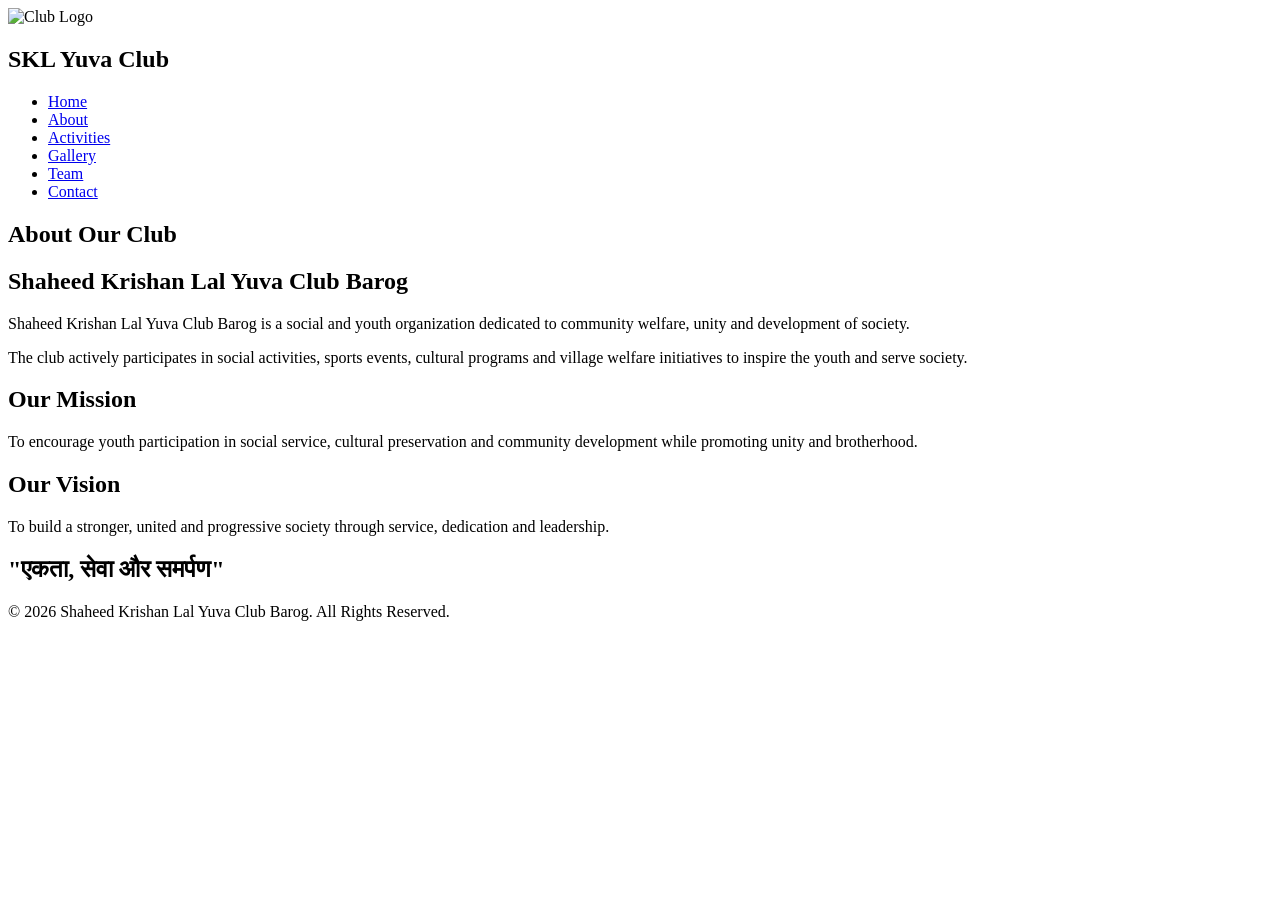
==== about.html @ a10c696f "Add files via upload" ====
<!DOCTYPE html>
<html lang="en">
<head>
    <meta charset="UTF-8">
    <meta name="viewport" content="width=device-width, initial-scale=1.0">
    <title>About Us | SKL Yuva Club</title>

    <link rel="stylesheet" href="css/style.css">

    <link rel="stylesheet"
    href="https://cdnjs.cloudflare.com/ajax/libs/font-awesome/6.5.2/css/all.min.css">
</head>
<body>

    <!-- Navbar -->
    <header>
        <nav class="navbar">

            <div class="logo-section">
                <img src="images/logo.png" alt="Club Logo">
                <h2>SKL Yuva Club</h2>
            </div>

            <ul class="nav-links">
                <li><a href="index.html">Home</a></li>
                <li><a href="about.html" class="active">About</a></li>
                <li><a href="activities.html">Activities</a></li>
                <li><a href="gallery.html">Gallery</a></li>
                <li><a href="team.html">Team</a></li>
                <li><a href="contact.html">Contact</a></li>
            </ul>

        </nav>
    </header>

    <!-- Page Banner -->
    <section class="page-banner">
        <h1>About Our Club</h1>
    </section>

    <!-- About Section -->
    <section class="about-page">

        <div class="container">

            <h2>Shaheed Krishan Lal Yuva Club Barog</h2>

            <p>
                Shaheed Krishan Lal Yuva Club Barog is a social and
                youth organization dedicated to community welfare,
                unity and development of society.
            </p>

            <p>
                The club actively participates in social activities,
                sports events, cultural programs and village welfare
                initiatives to inspire the youth and serve society.
            </p>

        </div>

    </section>

    <!-- Mission -->
    <section class="mission">

        <div class="container">

            <h2>Our Mission</h2>

            <p>
                To encourage youth participation in social service,
                cultural preservation and community development while
                promoting unity and brotherhood.
            </p>

        </div>

    </section>

    <!-- Vision -->
    <section class="vision">

        <div class="container">

            <h2>Our Vision</h2>

            <p>
                To build a stronger, united and progressive society
                through service, dedication and leadership.
            </p>

        </div>

    </section>

    <!-- Slogan -->
    <section class="slogan-section">

        <h2>"एकता, सेवा और समर्पण"</h2>

    </section>

    <!-- Footer -->
    <footer>

        <p>
            © 2026 Shaheed Krishan Lal Yuva Club Barog.
            All Rights Reserved.
        </p>

    </footer>

    <script src="js/script.js"></script>

</body>
</html>
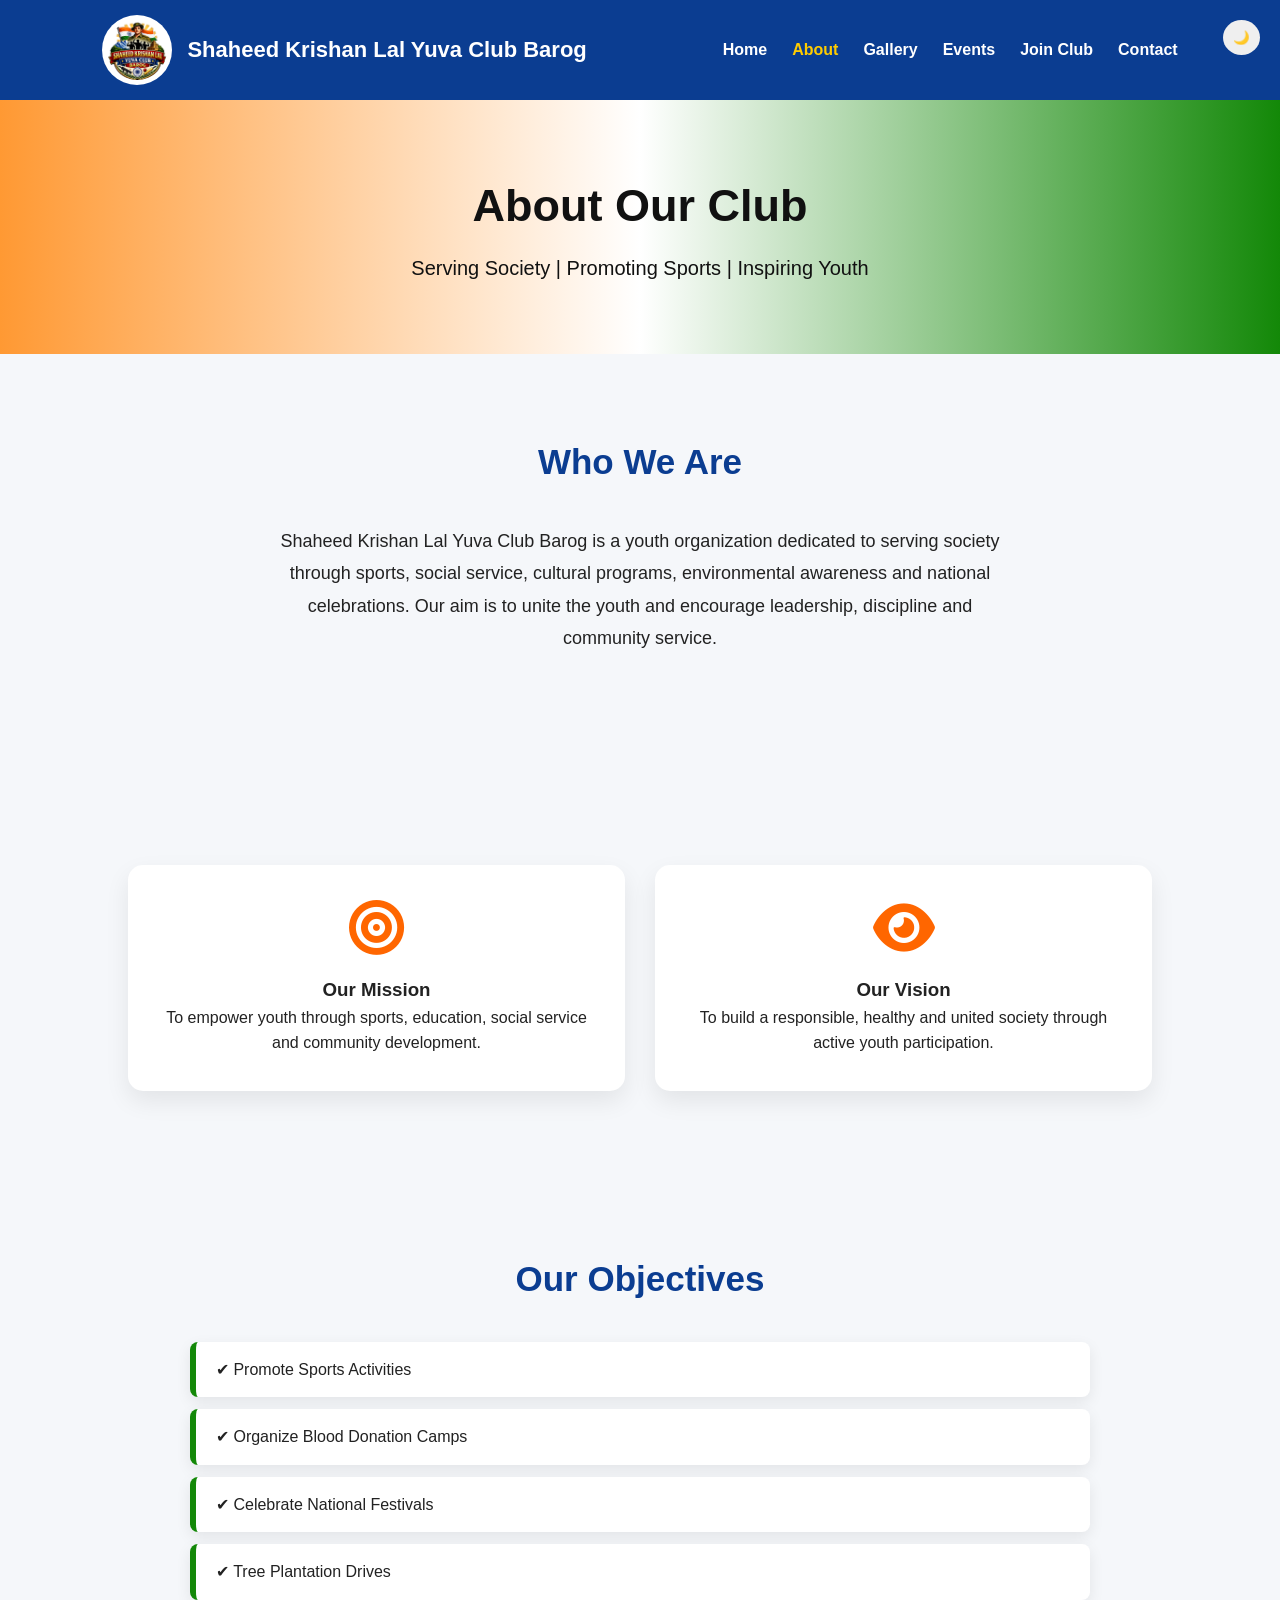
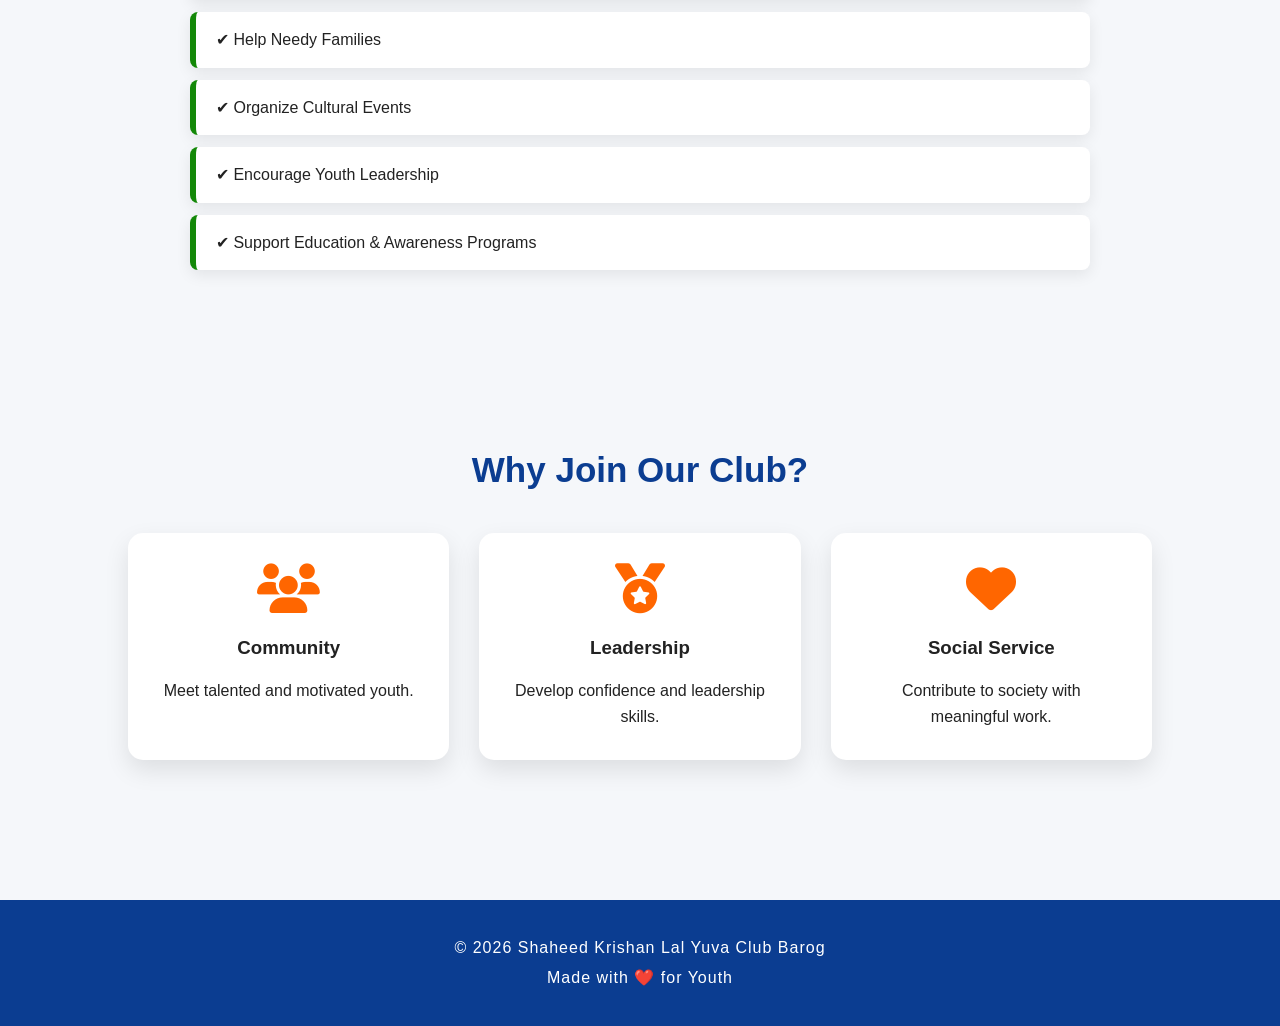
==== commit 6e39423c: "Add files via upload" ====
--- a/about.html
+++ b/about.html
@@ -1,117 +1,179 @@
-<!DOCTYPE html>
-<html lang="en">
-<head>
-    <meta charset="UTF-8">
-    <meta name="viewport" content="width=device-width, initial-scale=1.0">
-    <title>About Us | SKL Yuva Club</title>
-
-    <link rel="stylesheet" href="css/style.css">
-
-    <link rel="stylesheet"
-    href="https://cdnjs.cloudflare.com/ajax/libs/font-awesome/6.5.2/css/all.min.css">
-</head>
-<body>
-
-    <!-- Navbar -->
-    <header>
-        <nav class="navbar">
-
-            <div class="logo-section">
-                <img src="images/logo.png" alt="Club Logo">
-                <h2>SKL Yuva Club</h2>
-            </div>
-
-            <ul class="nav-links">
-                <li><a href="index.html">Home</a></li>
-                <li><a href="about.html" class="active">About</a></li>
-                <li><a href="activities.html">Activities</a></li>
-                <li><a href="gallery.html">Gallery</a></li>
-                <li><a href="team.html">Team</a></li>
-                <li><a href="contact.html">Contact</a></li>
-            </ul>
-
-        </nav>
-    </header>
-
-    <!-- Page Banner -->
-    <section class="page-banner">
-        <h1>About Our Club</h1>
-    </section>
-
-    <!-- About Section -->
-    <section class="about-page">
-
-        <div class="container">
-
-            <h2>Shaheed Krishan Lal Yuva Club Barog</h2>
-
-            <p>
-                Shaheed Krishan Lal Yuva Club Barog is a social and
-                youth organization dedicated to community welfare,
-                unity and development of society.
-            </p>
-
-            <p>
-                The club actively participates in social activities,
-                sports events, cultural programs and village welfare
-                initiatives to inspire the youth and serve society.
-            </p>
-
-        </div>
-
-    </section>
-
-    <!-- Mission -->
-    <section class="mission">
-
-        <div class="container">
-
-            <h2>Our Mission</h2>
-
-            <p>
-                To encourage youth participation in social service,
-                cultural preservation and community development while
-                promoting unity and brotherhood.
-            </p>
-
-        </div>
-
-    </section>
-
-    <!-- Vision -->
-    <section class="vision">
-
-        <div class="container">
-
-            <h2>Our Vision</h2>
-
-            <p>
-                To build a stronger, united and progressive society
-                through service, dedication and leadership.
-            </p>
-
-        </div>
-
-    </section>
-
-    <!-- Slogan -->
-    <section class="slogan-section">
-
-        <h2>"एकता, सेवा और समर्पण"</h2>
-
-    </section>
-
-    <!-- Footer -->
-    <footer>
-
-        <p>
-            © 2026 Shaheed Krishan Lal Yuva Club Barog.
-            All Rights Reserved.
-        </p>
-
-    </footer>
-
-    <script src="js/script.js"></script>
-
-</body>
+<!DOCTYPE html>
+<html lang="en">
+
+<head>
+    <meta charset="UTF-8">
+    <meta name="viewport" content="width=device-width, initial-scale=1.0">
+    <title>About Us | Shaheed Krishan Lal Yuva Club Barog</title>
+
+    <link rel="stylesheet" href="css/style.css">
+    <link rel="stylesheet" href="https://cdnjs.cloudflare.com/ajax/libs/font-awesome/6.5.2/css/all.min.css">
+
+</head>
+
+<body>
+
+    <!-- Header -->
+
+    <header>
+
+        <div class="logo">
+            <img src="images/logo.png" alt="Club Logo">
+            <h2>Shaheed Krishan Lal Yuva Club Barog</h2>
+        </div>
+
+        <nav>
+
+            <ul>
+                <li><a href="index.html">Home</a></li>
+                <li><a href="about.html" class="active">About</a></li>
+                <li><a href="gallery.html">Gallery</a></li>
+                <li><a href="events.html">Events</a></li>
+                <li><a href="join.html">Join Club</a></li>
+                <li><a href="contact.html">Contact</a></li>
+            </ul>
+
+        </nav>
+
+    </header>
+
+    <!-- Page Banner -->
+
+    <section class="page-banner">
+
+        <h1>About Our Club</h1>
+
+        <p>Serving Society | Promoting Sports | Inspiring Youth</p>
+
+    </section>
+
+    <!-- About Club -->
+
+    <section class="about-section">
+
+        <h2>Who We Are</h2>
+
+        <p>
+
+            Shaheed Krishan Lal Yuva Club Barog is a youth organization dedicated
+            to serving society through sports, social service, cultural programs,
+            environmental awareness and national celebrations.
+
+            Our aim is to unite the youth and encourage leadership,
+            discipline and community service.
+
+        </p>
+
+    </section>
+
+    <!-- Mission -->
+
+    <section class="mission">
+
+        <div class="box">
+
+            <i class="fa-solid fa-bullseye"></i>
+
+            <h3>Our Mission</h3>
+
+            <p>
+
+                To empower youth through sports,
+                education, social service and
+                community development.
+
+            </p>
+
+        </div>
+
+        <div class="box">
+
+            <i class="fa-solid fa-eye"></i>
+
+            <h3>Our Vision</h3>
+
+            <p>
+
+                To build a responsible,
+                healthy and united society
+                through active youth participation.
+
+            </p>
+
+        </div>
+
+    </section>
+
+    <!-- Objectives -->
+
+    <section class="objectives">
+
+        <h2>Our Objectives</h2>
+
+        <ul>
+
+            <li>✔ Promote Sports Activities</li>
+
+            <li>✔ Organize Blood Donation Camps</li>
+
+            <li>✔ Celebrate National Festivals</li>
+
+            <li>✔ Tree Plantation Drives</li>
+
+            <li>✔ Help Needy Families</li>
+
+            <li>✔ Organize Cultural Events</li>
+
+            <li>✔ Encourage Youth Leadership</li>
+
+            <li>✔ Support Education & Awareness Programs</li>
+
+        </ul>
+
+    </section>
+
+    <!-- Why Join -->
+
+    <section class="why-join">
+
+        <h2>Why Join Our Club?</h2>
+
+        <div class="cards">
+
+            <div class="card">
+                <i class="fa-solid fa-users"></i>
+                <h3>Community</h3>
+                <p>Meet talented and motivated youth.</p>
+            </div>
+
+            <div class="card">
+                <i class="fa-solid fa-medal"></i>
+                <h3>Leadership</h3>
+                <p>Develop confidence and leadership skills.</p>
+            </div>
+
+            <div class="card">
+                <i class="fa-solid fa-heart"></i>
+                <h3>Social Service</h3>
+                <p>Contribute to society with meaningful work.</p>
+            </div>
+
+        </div>
+
+    </section>
+
+    <!-- Footer -->
+
+    <footer>
+
+        <p>© 2026 Shaheed Krishan Lal Yuva Club Barog</p>
+
+        <p>Made with ❤️ for Youth</p>
+
+    </footer>
+
+    <script src="js/script.js"></script>
+
+</body>
+
 </html>
--- a/css/style.css
+++ b/css/style.css
@@ -0,0 +1,984 @@
+/* ===========================
+   SHAHEED KRISHAN LAL YUVA CLUB
+   GLOBAL CSS
+=========================== */
+
+* {
+    margin: 0;
+    padding: 0;
+    box-sizing: border-box;
+    scroll-behavior: smooth;
+}
+
+body {
+    font-family: Arial, Helvetica, sans-serif;
+    background: #f5f7fa;
+    color: #222;
+    line-height: 1.6;
+}
+
+img {
+    max-width: 100%;
+    display: block;
+}
+
+a {
+    text-decoration: none;
+    color: inherit;
+}
+
+ul {
+    list-style: none;
+}
+
+/* Header */
+
+header {
+    width: 100%;
+    background: #0b3d91;
+    color: #fff;
+    display: flex;
+    justify-content: space-between;
+    align-items: center;
+    padding: 15px 8%;
+    position: sticky;
+    top: 0;
+    z-index: 999;
+    box-shadow: 0 5px 15px rgba(0, 0, 0, .15);
+}
+
+.logo {
+    display: flex;
+    align-items: center;
+    gap: 15px;
+}
+
+.logo img {
+    width: 70px;
+    height: 70px;
+    border-radius: 50%;
+    background: #fff;
+    padding: 5px;
+}
+
+.logo h2 {
+    font-size: 22px;
+}
+
+nav ul {
+    display: flex;
+    gap: 25px;
+}
+
+nav ul li a {
+    color: #fff;
+    font-weight: bold;
+    transition: .3s;
+}
+
+nav ul li a:hover,
+nav ul li a.active {
+    color: #ffcc00;
+}
+
+/* Hero */
+
+.hero {
+    height: 90vh;
+    background: linear-gradient(rgba(0, 0, 0, .55), rgba(0, 0, 0, .55)),
+        url("../images/banner.jpg") center/cover;
+    display: flex;
+    justify-content: center;
+    align-items: center;
+    text-align: center;
+    color: #fff;
+}
+
+.overlay {
+    width: 90%;
+}
+
+.overlay h1 {
+    font-size: 35px;
+    margin-bottom: 10px;
+}
+
+.overlay h2 {
+    font-size: 55px;
+    margin-bottom: 20px;
+}
+
+.overlay p {
+    font-size: 20px;
+    margin-bottom: 35px;
+}
+
+.btn,
+.btn2 {
+    display: inline-block;
+    padding: 14px 35px;
+    margin: 10px;
+    border-radius: 50px;
+    font-weight: bold;
+    transition: .4s;
+}
+
+.btn {
+    background: #ff6600;
+    color: #fff;
+}
+
+.btn:hover {
+    background: #e65100;
+}
+
+.btn2 {
+    background: #fff;
+    color: #0b3d91;
+}
+
+.btn2:hover {
+    background: #ffcc00;
+}
+
+/* Sections */
+
+section {
+    padding: 80px 10%;
+}
+
+section h2 {
+    text-align: center;
+    margin-bottom: 35px;
+    font-size: 35px;
+    color: #0b3d91;
+}
+
+/* Cards */
+
+.cards {
+    display: grid;
+    grid-template-columns: repeat(auto-fit, minmax(240px, 1fr));
+    gap: 30px;
+}
+
+.card {
+    background: #fff;
+    padding: 30px;
+    border-radius: 15px;
+    text-align: center;
+    box-shadow: 0 10px 25px rgba(0, 0, 0, .1);
+    transition: .4s;
+}
+
+.card:hover {
+    transform: translateY(-10px);
+}
+
+.card i {
+    font-size: 50px;
+    color: #ff6600;
+    margin-bottom: 20px;
+}
+
+.card h3 {
+    margin-bottom: 15px;
+}
+
+/* Page Banner */
+
+.page-banner {
+    background: linear-gradient(90deg, #ff9933, #ffffff, #138808);
+    text-align: center;
+    color: #111;
+    padding: 70px 20px;
+}
+
+.page-banner h1 {
+    font-size: 45px;
+}
+
+.page-banner p {
+    margin-top: 10px;
+    font-size: 20px;
+}
+
+/* Footer */
+
+footer {
+    background: #0b3d91;
+    color: #fff;
+    text-align: center;
+    padding: 30px;
+}
+
+footer p {
+    margin: 5px 0;
+}
+
+/* ===========================
+   ABOUT SECTION
+=========================== */
+
+.about-section {
+    text-align: center;
+    max-width: 1000px;
+    margin: auto;
+}
+
+.about-section p {
+    font-size: 18px;
+    line-height: 1.8;
+}
+
+.mission {
+    display: grid;
+    grid-template-columns: repeat(auto-fit, minmax(300px, 1fr));
+    gap: 30px;
+    margin-top: 50px;
+}
+
+.box {
+    background: #fff;
+    padding: 35px;
+    border-radius: 15px;
+    text-align: center;
+    box-shadow: 0 10px 25px rgba(0, 0, 0, .08);
+}
+
+.box i {
+    font-size: 55px;
+    color: #ff6600;
+    margin-bottom: 20px;
+}
+
+.objectives ul {
+    max-width: 900px;
+    margin: auto;
+}
+
+.objectives li {
+    background: #fff;
+    margin: 12px 0;
+    padding: 15px 20px;
+    border-left: 6px solid #138808;
+    border-radius: 8px;
+    box-shadow: 0 5px 15px rgba(0, 0, 0, .08);
+}
+
+/* ===========================
+   GALLERY
+=========================== */
+
+.gallery {
+    display: grid;
+    grid-template-columns: repeat(auto-fit, minmax(260px, 1fr));
+    gap: 25px;
+}
+
+.gallery-item {
+    background: #fff;
+    border-radius: 15px;
+    overflow: hidden;
+    box-shadow: 0 10px 20px rgba(0, 0, 0, .1);
+    transition: .4s;
+}
+
+.gallery-item:hover {
+    transform: translateY(-10px);
+}
+
+.gallery-item img {
+    width: 100%;
+    height: 240px;
+    object-fit: cover;
+}
+
+.gallery-item h3 {
+    padding: 18px;
+    text-align: center;
+}
+
+.video-section {
+    text-align: center;
+}
+
+.video-box {
+    margin: 30px auto;
+    max-width: 900px;
+}
+
+/* ===========================
+   EVENTS
+=========================== */
+
+.event-container {
+    display: grid;
+    grid-template-columns: repeat(auto-fit, minmax(280px, 1fr));
+    gap: 30px;
+}
+
+.event-card {
+    background: #fff;
+    padding: 30px;
+    border-radius: 15px;
+    box-shadow: 0 10px 20px rgba(0, 0, 0, .08);
+}
+
+.event-card h3 {
+    color: #0b3d91;
+    margin-bottom: 15px;
+}
+
+table {
+    width: 100%;
+    border-collapse: collapse;
+    background: #fff;
+    margin-top: 30px;
+}
+
+table th {
+    background: #0b3d91;
+    color: #fff;
+}
+
+table th,
+table td {
+    border: 1px solid #ddd;
+    padding: 15px;
+    text-align: center;
+}
+
+table tr:nth-child(even) {
+    background: #f7f7f7;
+}
+
+.achievement-box {
+    display: grid;
+    grid-template-columns: repeat(auto-fit, minmax(200px, 1fr));
+    gap: 25px;
+    text-align: center;
+}
+
+.achievement-box div {
+    background: #fff;
+    padding: 30px;
+    border-radius: 15px;
+    box-shadow: 0 8px 20px rgba(0, 0, 0, .08);
+}
+
+.achievement-box h3 {
+    font-size: 40px;
+    color: #ff6600;
+}
+
+/* ===========================
+   JOIN FORM
+=========================== */
+
+.form-section {
+    max-width: 900px;
+    margin: auto;
+}
+
+form {
+    background: #fff;
+    padding: 35px;
+    border-radius: 15px;
+    box-shadow: 0 10px 25px rgba(0, 0, 0, .1);
+}
+
+.input-box {
+    margin-bottom: 20px;
+}
+
+.input-box label {
+    display: block;
+    margin-bottom: 8px;
+    font-weight: bold;
+}
+
+.input-box input,
+.input-box textarea,
+.input-box select {
+    width: 100%;
+    padding: 14px;
+    border: 1px solid #ccc;
+    border-radius: 8px;
+    font-size: 16px;
+}
+
+.input-box input:focus,
+.input-box textarea:focus,
+.input-box select:focus {
+    border-color: #0b3d91;
+    outline: none;
+}
+
+.checkbox {
+    margin: 20px 0;
+}
+
+/* ===========================
+   CONTACT
+=========================== */
+
+.contact-container {
+    display: grid;
+    grid-template-columns: 1fr 1fr;
+    gap: 40px;
+}
+
+.contact-info {
+    background: #fff;
+    padding: 35px;
+    border-radius: 15px;
+    box-shadow: 0 10px 25px rgba(0, 0, 0, .08);
+}
+
+.contact-info p {
+    margin: 20px 0;
+    font-size: 18px;
+}
+
+.contact-info i {
+    color: #ff6600;
+    margin-right: 10px;
+}
+
+.contact-form {
+    background: #fff;
+    padding: 35px;
+    border-radius: 15px;
+    box-shadow: 0 10px 25px rgba(0, 0, 0, .08);
+}
+
+.map iframe {
+    border-radius: 15px;
+}
+
+/* ===========================
+   RESPONSIVE
+=========================== */
+
+@media(max-width:900px) {
+
+    header {
+        flex-direction: column;
+        padding: 20px;
+    }
+
+    nav ul {
+        flex-wrap: wrap;
+        justify-content: center;
+        margin-top: 15px;
+    }
+
+    .logo {
+        flex-direction: column;
+        text-align: center;
+    }
+
+    .overlay h2 {
+        font-size: 35px;
+    }
+
+    .contact-container {
+        grid-template-columns: 1fr;
+    }
+
+    table {
+        display: block;
+        overflow-x: auto;
+    }
+
+}
+
+/* ===========================
+   PREMIUM ANIMATIONS
+=========================== */
+
+@keyframes fadeUp {
+    from {
+        opacity: 0;
+        transform: translateY(40px);
+    }
+
+    to {
+        opacity: 1;
+        transform: translateY(0);
+    }
+}
+
+@keyframes zoomIn {
+    from {
+        opacity: 0;
+        transform: scale(.8);
+    }
+
+    to {
+        opacity: 1;
+        transform: scale(1);
+    }
+}
+
+@keyframes slideLeft {
+    from {
+        opacity: 0;
+        transform: translateX(-80px);
+    }
+
+    to {
+        opacity: 1;
+        transform: translateX(0);
+    }
+}
+
+@keyframes slideRight {
+    from {
+        opacity: 0;
+        transform: translateX(80px);
+    }
+
+    to {
+        opacity: 1;
+        transform: translateX(0);
+    }
+}
+
+.hero {
+    animation: zoomIn 1.2s ease;
+}
+
+.page-banner {
+    animation: fadeUp 1s ease;
+}
+
+.card,
+.gallery-item,
+.event-card,
+.box,
+.contact-info,
+.contact-form,
+form {
+    animation: fadeUp .8s ease;
+}
+
+/* ===========================
+   HOVER EFFECTS
+=========================== */
+
+.card:hover,
+.gallery-item:hover,
+.event-card:hover,
+.box:hover {
+    transform: translateY(-12px);
+    box-shadow: 0 18px 35px rgba(0, 0, 0, .18);
+}
+
+.btn,
+.btn2 {
+    transition: .4s;
+}
+
+.btn:hover,
+.btn2:hover {
+    transform: scale(1.05);
+}
+
+/* ===========================
+   IMAGE EFFECT
+=========================== */
+
+.gallery-item {
+    overflow: hidden;
+}
+
+.gallery-item img {
+    transition: .5s;
+}
+
+.gallery-item:hover img {
+    transform: scale(1.1);
+}
+
+/* ===========================
+   GLASS EFFECT
+=========================== */
+
+.glass {
+    background: rgba(255, 255, 255, .15);
+    backdrop-filter: blur(10px);
+    border: 1px solid rgba(255, 255, 255, .3);
+    border-radius: 15px;
+}
+
+/* ===========================
+   SCROLLBAR
+=========================== */
+
+::-webkit-scrollbar {
+    width: 10px;
+}
+
+::-webkit-scrollbar-thumb {
+    background: #0b3d91;
+    border-radius: 20px;
+}
+
+::-webkit-scrollbar-track {
+    background: #f1f1f1;
+}
+
+/* ===========================
+   SCROLL TO TOP BUTTON
+=========================== */
+
+.top-btn {
+    position: fixed;
+    right: 25px;
+    bottom: 25px;
+    width: 50px;
+    height: 50px;
+    border-radius: 50%;
+    background: #ff6600;
+    color: #fff;
+    display: flex;
+    align-items: center;
+    justify-content: center;
+    font-size: 22px;
+    cursor: pointer;
+    box-shadow: 0 10px 20px rgba(0, 0, 0, .3);
+    z-index: 999;
+}
+
+.top-btn:hover {
+    background: #0b3d91;
+}
+
+/* ===========================
+   WHATSAPP BUTTON
+=========================== */
+
+.whatsapp {
+    position: fixed;
+    left: 25px;
+    bottom: 25px;
+    width: 60px;
+    height: 60px;
+    background: #25D366;
+    color: #fff;
+    border-radius: 50%;
+    display: flex;
+    justify-content: center;
+    align-items: center;
+    font-size: 32px;
+    text-decoration: none;
+    box-shadow: 0 8px 18px rgba(0, 0, 0, .25);
+    z-index: 999;
+}
+
+.whatsapp:hover {
+    transform: scale(1.1);
+}
+
+/* ===========================
+   DARK MODE
+=========================== */
+
+body.dark {
+    background: #121212;
+    color: #fff;
+}
+
+body.dark header,
+body.dark footer {
+    background: #000;
+}
+
+body.dark .card,
+body.dark .gallery-item,
+body.dark .event-card,
+body.dark .box,
+body.dark form,
+body.dark .contact-info,
+body.dark .contact-form {
+    background: #1e1e1e;
+    color: #fff;
+}
+
+body.dark table {
+    background: #1e1e1e;
+    color: #fff;
+}
+
+body.dark input,
+body.dark textarea,
+body.dark select {
+    background: #2a2a2a;
+    color: #fff;
+    border: 1px solid #555;
+}
+
+/* ===========================
+   LOADER
+=========================== */
+
+.loader {
+    position: fixed;
+    inset: 0;
+    background: #fff;
+    display: flex;
+    justify-content: center;
+    align-items: center;
+    z-index: 9999;
+}
+
+.loader::after {
+    content: "";
+    width: 60px;
+    height: 60px;
+    border: 6px solid #ddd;
+    border-top: 6px solid #ff6600;
+    border-radius: 50%;
+    animation: spin 1s linear infinite;
+}
+
+@keyframes spin {
+    to {
+        transform: rotate(360deg);
+    }
+}
+
+/* ===========================
+   COUNTER SECTION
+=========================== */
+
+.counter {
+    display: grid;
+    grid-template-columns: repeat(auto-fit, minmax(220px, 1fr));
+    gap: 25px;
+    text-align: center;
+}
+
+.counter div {
+    background: #fff;
+    padding: 35px;
+    border-radius: 15px;
+    box-shadow: 0 10px 20px rgba(0, 0, 0, .08);
+}
+
+.counter h2 {
+    font-size: 45px;
+    color: #ff6600;
+}
+
+.counter p {
+    font-size: 18px;
+    margin-top: 10px;
+}
+
+/* ===========================
+   TEAM SECTION
+=========================== */
+
+.team {
+    display: grid;
+    grid-template-columns: repeat(auto-fit, minmax(260px, 1fr));
+    gap: 30px;
+}
+
+.member {
+    background: #fff;
+    border-radius: 15px;
+    overflow: hidden;
+    text-align: center;
+    box-shadow: 0 10px 20px rgba(0, 0, 0, .1);
+}
+
+.member img {
+    width: 100%;
+    height: 300px;
+    object-fit: cover;
+}
+
+.member h3 {
+    margin-top: 20px;
+}
+
+.member p {
+    padding-bottom: 20px;
+    color: #666;
+}
+
+/* ===========================
+   TIMELINE
+=========================== */
+
+.timeline {
+    border-left: 4px solid #ff6600;
+    padding-left: 30px;
+}
+
+.timeline .item {
+    margin-bottom: 35px;
+    position: relative;
+}
+
+.timeline .item::before {
+    content: "";
+    width: 18px;
+    height: 18px;
+    background: #ff6600;
+    border-radius: 50%;
+    position: absolute;
+    left: -40px;
+    top: 5px;
+}
+
+.timeline h3 {
+    color: #0b3d91;
+}
+
+/* ===========================
+   SOCIAL ICONS
+=========================== */
+
+.social-icons {
+    text-align: center;
+    margin-top: 20px;
+}
+
+.social-icons a {
+    width: 45px;
+    height: 45px;
+    display: inline-flex;
+    justify-content: center;
+    align-items: center;
+    background: #0b3d91;
+    color: #fff;
+    border-radius: 50%;
+    margin: 5px;
+    transition: .3s;
+}
+
+.social-icons a:hover {
+    background: #ff6600;
+    transform: translateY(-5px);
+}
+
+/* ===========================
+   INPUT EFFECT
+=========================== */
+
+input,
+textarea,
+select {
+    transition: .3s;
+}
+
+input:focus,
+textarea:focus,
+select:focus {
+    box-shadow: 0 0 10px rgba(11, 61, 145, .3);
+}
+
+/* ===========================
+   FOOTER
+=========================== */
+
+footer {
+    margin-top: 60px;
+}
+
+footer p {
+    letter-spacing: 1px;
+}
+
+/* ===========================
+   MOBILE MENU
+=========================== */
+
+@media(max-width:768px) {
+
+    nav ul {
+        flex-direction: column;
+        gap: 15px;
+        text-align: center;
+    }
+
+    .hero {
+        height: 70vh;
+    }
+
+    .overlay h1 {
+        font-size: 26px;
+    }
+
+    .overlay h2 {
+        font-size: 32px;
+    }
+
+    .overlay p {
+        font-size: 16px;
+    }
+
+    .btn,
+    .btn2 {
+        display: block;
+        width: 220px;
+        margin: 15px auto;
+    }
+
+    .page-banner h1 {
+        font-size: 32px;
+    }
+
+    section {
+        padding: 60px 20px;
+    }
+
+    .logo img {
+        width: 60px;
+        height: 60px;
+    }
+
+    .logo h2 {
+        font-size: 18px;
+    }
+
+}
+
+/* ===========================
+   EXTRA EFFECTS
+=========================== */
+
+.card,
+.gallery-item,
+.event-card,
+.member,
+.box,
+.counter div {
+    transition: all .4s ease;
+}
+
+.card:hover,
+.gallery-item:hover,
+.event-card:hover,
+.member:hover,
+.counter div:hover {
+    transform: translateY(-8px);
+}
+
+/* ===========================
+   SELECTION
+=========================== */
+
+::selection {
+    background: #ff6600;
+    color: #fff;
+}
+
+/* ===========================
+   END
+=========================== */
